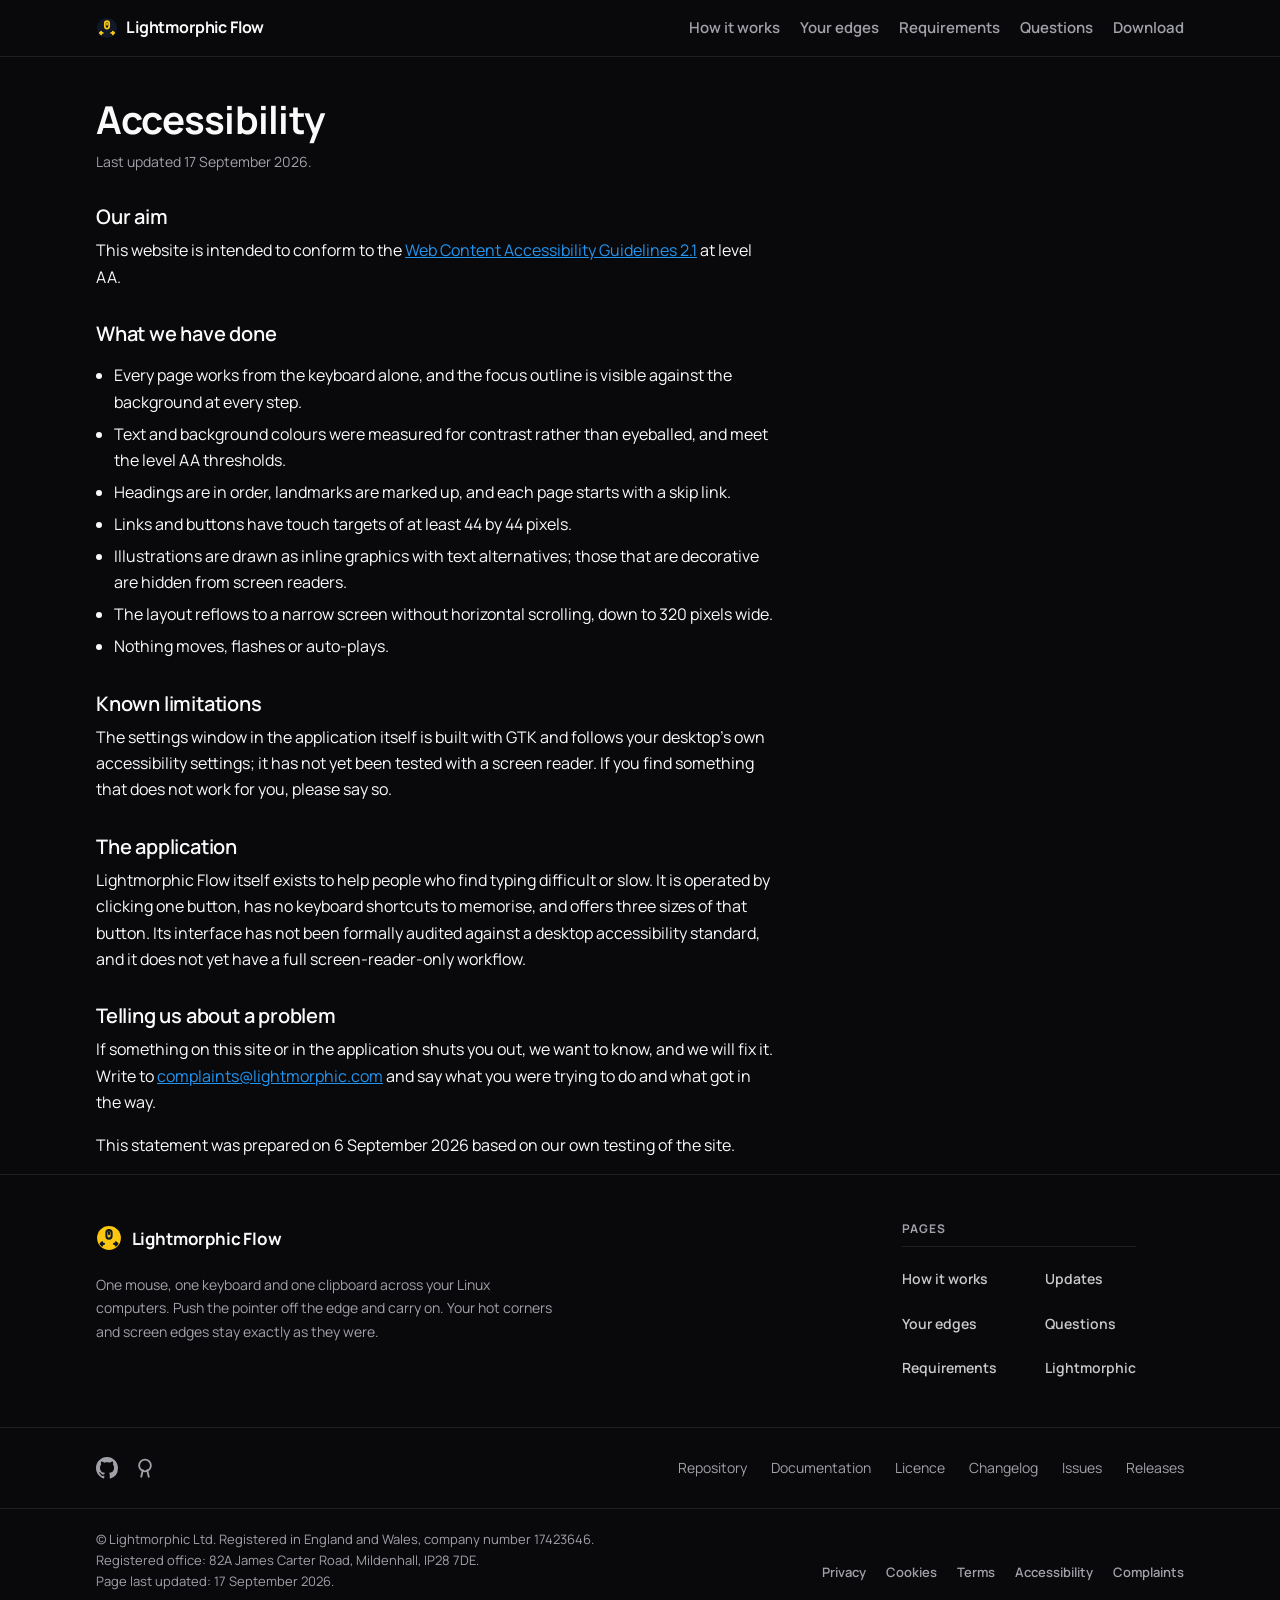
==== docs/accessibility.html @ 9bc4536c "Publish the site on GitHub Pages Same layout as talk: the site lives in docs/, with a CNAME for flow" ====
<!doctype html>
<html lang="en">
<head>
<meta charset="utf-8">
<meta name="viewport" content="width=device-width, initial-scale=1">
<title>Accessibility: Lightmorphic Flow</title>
<meta name="description" content="How accessible this website is, what we have tested, and how to tell us when we have got it wrong.">
<link rel="canonical" href="https://flow.lightmorphic.com/accessibility.html">
<link rel="icon" href="images/flow.svg" type="image/svg+xml">

<link rel="preload" href="fonts/Manrope-VariableFont_wght.ttf" as="font" type="font/ttf" crossorigin>
<link rel="stylesheet" href="style.css">
<meta name="theme-color" content="#09090b">
<meta property="og:title" content="Accessibility: Lightmorphic Flow">
<meta property="og:description" content="How accessible this website is, what we have tested, and how to tell us when we have got it wrong.">
<meta property="og:url" content="https://flow.lightmorphic.com/accessibility.html">
<meta property="og:type" content="article">
<script type="application/ld+json">
{
  "@context": "https://schema.org",
  "@type": "WebPage",
  "@id": "https://flow.lightmorphic.com/accessibility.html",
  "url": "https://flow.lightmorphic.com/accessibility.html",
  "name": "Accessibility",
  "description": "How accessible this website is, what we have tested, and how to tell us when we have got it wrong.",
  "inLanguage": "en-GB",
  "dateModified": "2026-09-06",
  "isPartOf": { "@id": "https://flow.lightmorphic.com/#website" }
}
</script>
</head>
<body>

<a class="skip" href="#main">Skip to content</a>

<nav class="topnav">
  <div class="wrap topnav-inner">
    <a class="brand" href="index.html">
      <svg viewBox="0 0 24 24" width="22" height="22" aria-hidden="true">
        <circle cx="12" cy="12" r="11" fill="#111827"/>
        <g stroke="#fbc711" stroke-width="1.9" stroke-linecap="round" stroke-linejoin="round" fill="none">
          <rect x="9.6" y="4.6" width="4.8" height="8" rx="2.4"/>
          <line x1="12" y1="6.6" x2="12" y2="8.4"/>
          <path d="M7.4 17.4H4.2M5.7 15.9 4.2 17.4l1.5 1.5"/>
          <path d="M16.6 17.4h3.2M18.3 15.9l1.5 1.5-1.5 1.5"/>
        </g>
      </svg>
      Lightmorphic Flow
    </a>
    <div class="nav-links">
      <a class="hide-sm" href="index.html#how">How it works</a>
      <a class="hide-sm" href="index.html#edges">Your edges</a>
      <a class="hide-sm" href="index.html#requirements">Requirements</a>
      <a class="hide-sm" href="index.html#faq">Questions</a>
      <a href="index.html#download">Download</a>
    </div>
  </div>
</nav>

<main id="main">

<section class="legal-page">
  <div class="wrap">
    <h1>Accessibility</h1>
    <p class="updated">Last updated 17 September 2026.</p>
    <div class="legal-body">
      <h2>Our aim</h2>
      <p>This website is intended to conform to the <a href="https://www.w3.org/TR/WCAG21/">Web Content Accessibility Guidelines 2.1</a> at level AA.</p>
      
      <h2>What we have done</h2>
      <ul>
        <li>Every page works from the keyboard alone, and the focus outline is visible against the background at every step.</li>
        <li>Text and background colours were measured for contrast rather than eyeballed, and meet the level AA thresholds.</li>
        <li>Headings are in order, landmarks are marked up, and each page starts with a skip link.</li>
        <li>Links and buttons have touch targets of at least 44 by 44 pixels.</li>
        <li>Illustrations are drawn as inline graphics with text alternatives; those that are decorative are hidden from screen readers.</li>
        <li>The layout reflows to a narrow screen without horizontal scrolling, down to 320 pixels wide.</li>
        <li>Nothing moves, flashes or auto-plays.</li>
      </ul>
      
      <h2>Known limitations</h2>
      <p>The settings window in the application itself is built with GTK and follows your desktop's own accessibility settings; it has not yet been tested with a screen reader. If you find something that does not work for you, please say so.</p>
      
      <h2>The application</h2>
      <p>Lightmorphic Flow itself exists to help people who find typing difficult or slow. It is operated by clicking one button, has no keyboard shortcuts to memorise, and offers three sizes of that button. Its interface has not been formally audited against a desktop accessibility standard, and it does not yet have a full screen-reader-only workflow.</p>
      
      <h2>Telling us about a problem</h2>
      <p>If something on this site or in the application shuts you out, we want to know, and we will fix it. Write to <a href="mailto:complaints@lightmorphic.com">complaints@lightmorphic.com</a> and say what you were trying to do and what got in the way.</p>
      <p>This statement was prepared on 6 September 2026 based on our own testing of the site.</p>
    </div>
  </div>
</section>

</main>

<footer class="foot">
  <div class="wrap foot-inner">

    <div class="foot-brand">
      <a class="foot-lockup" href="index.html">
        <svg viewBox="0 0 24 24" width="26" height="26" aria-hidden="true">
          <circle cx="12" cy="12" r="11" fill="#fbc711"/>
          <g stroke="#111827" stroke-width="1.9" stroke-linecap="round" stroke-linejoin="round" fill="none">
            <rect x="9.6" y="4.6" width="4.8" height="8" rx="2.4"/>
            <line x1="12" y1="6.6" x2="12" y2="8.4"/>
            <path d="M7.4 17.4H4.2M5.7 15.9 4.2 17.4l1.5 1.5"/>
            <path d="M16.6 17.4h3.2M18.3 15.9l1.5 1.5-1.5 1.5"/>
          </g>
        </svg>
        Lightmorphic Flow
      </a>
      <p class="foot-tagline">One mouse, one keyboard and one clipboard across your Linux computers. Push the pointer off the edge and carry on. Your hot corners and screen edges stay exactly as they were.</p>
    </div>

    <nav class="foot-nav" aria-label="Footer">
      <p class="foot-nav-title">Pages</p>
      <div class="foot-nav-links">
        <a href="index.html#how">How it works</a>
        <a href="index.html#edges">Your edges</a>
        <a href="index.html#requirements">Requirements</a>
        <a href="index.html#updates">Updates</a>
        <a href="index.html#faq">Questions</a>
        <a href="https://lightmorphic.com">Lightmorphic</a>
      </div>
    </nav>

  </div>
</footer>

<div class="gh-foot">
  <div class="wrap gh-inner">
    <div class="gh-marks">
      <a href="https://github.com/lightmorphic/flow" aria-label="Lightmorphic Flow on GitHub">
        <svg viewBox="0 0 16 16" width="22" height="22" aria-hidden="true" fill="currentColor">
          <path d="M8 0C3.58 0 0 3.58 0 8c0 3.54 2.29 6.53 5.47 7.59.4.07.55-.17.55-.38 0-.19-.01-.82-.01-1.49-2.01.37-2.53-.49-2.69-.94-.09-.23-.48-.94-.82-1.13-.28-.15-.68-.52-.01-.53.63-.01 1.08.58 1.23.82.72 1.21 1.87.87 2.33.66.07-.52.28-.87.51-1.07-1.78-.2-3.64-.89-3.64-3.95 0-.87.31-1.59.82-2.15-.08-.2-.36-1.02.08-2.12 0 0 .67-.21 2.2.82.64-.18 1.32-.27 2-.27.68 0 1.36.09 2 .27 1.53-1.04 2.2-.82 2.2-.82.44 1.1.16 1.92.08 2.12.51.56.82 1.27.82 2.15 0 3.07-1.87 3.75-3.65 3.95.29.25.54.73.54 1.48 0 1.07-.01 1.93-.01 2.2 0 .21.15.46.55.38A8.01 8.01 0 0 0 16 8c0-4.42-3.58-8-8-8Z"/>
        </svg>
      </a>
      <a href="https://opensource.org/license/gpl-3-0" aria-label="GPL-3.0, an Open Source Initiative approved licence">
        <svg viewBox="0 0 24 24" width="22" height="22" aria-hidden="true" fill="none" stroke="currentColor" stroke-width="2">
          <circle cx="12" cy="9.2" r="6.4"/>
          <path d="M9.6 14.4 7.9 21.5" stroke-linecap="round"/>
          <path d="M14.4 14.4 16.1 21.5" stroke-linecap="round"/>
        </svg>
      </a>
    </div>
    <nav class="gh-links" aria-label="Source code">
      <a href="https://github.com/lightmorphic/flow">Repository</a>
      <a href="https://github.com/lightmorphic/flow#readme">Documentation</a>
      <a href="https://github.com/lightmorphic/flow/blob/main/LICENSE">Licence</a>
      <a href="https://github.com/lightmorphic/flow/commits/main">Changelog</a>
      <a href="https://github.com/lightmorphic/flow/issues">Issues</a>
      <a href="https://github.com/lightmorphic/flow/releases">Releases</a>
    </nav>
  </div>
</div>

<div class="legal">
  <div class="wrap legal-inner">
    <p class="legal-text">
      © Lightmorphic Ltd. Registered in England and Wales, company number 17423646.<br>
      Registered office: 82A James Carter Road, Mildenhall, IP28 7DE.<br>
      Page last updated: 17 September 2026.
    </p>
    <nav class="legal-links" aria-label="Legal">
      <a href="privacy.html">Privacy</a>
      <a href="cookies.html">Cookies</a>
      <a href="terms.html">Terms</a>
      <a href="accessibility.html">Accessibility</a>
      <a href="complaints.html">Complaints</a>
    </nav>
  </div>
</div>

</body>
</html>
---- docs/style.css ----
/* Flow: house style, its own layout.
   Plain CSS, one self-hosted font, no framework, no external requests. */

@font-face {
  font-family: "Manrope";
  src: url("fonts/Manrope-VariableFont_wght.ttf") format("truetype");
  font-weight: 200 800;
  font-display: swap;
}

:root {
  color-scheme: dark;
  --bg: #09090b;  --fg: #fafafa;
  --panel: #1b1d29;  --panel-border: rgba(255,255,255,.09);
  --border: #27272a;  --muted: #1c1c1f;  --muted-fg: #a1a1aa;
  --shadow-panel: 0 1px 2px rgba(0,0,0,.35), 0 8px 24px -16px rgba(0,0,0,.6);

  --accent: #fbc711;  --accent-hover: #ddaf0f;  --on-accent: #645007;
  --accent-container: #4b3c05;  --on-accent-container: #fde694;

  --brand-navy: #111827;
  --link: #2295f1;
  --success: #4bae4f;
  --warning: #ffc006;

  --radius: 0.875rem;
  --panel-radius: 1.375rem;
  --wrap: 68rem;

  /* The accent yellow reads at 12.6:1 on this background, so it is the
     focus ring here. */
  --focus-ring: var(--accent);

  /* The session-check panel keeps the brand navy deliberately: it is
     identity, not a surface. Its own tokens, so components below carry
     no raw colour. */
  --check-bg: var(--brand-navy);
  --check-fg: #fafafa;
  --check-dim: #d4d4d8;
  --check-label: #a1a1aa;
  --check-line: rgba(255,255,255,.06);
  --check-edge: rgba(255,255,255,.09);
  --yes-bg: #4bae4f;  --on-yes: #0d1f0e;
  --no-bg: #9e9d9e;   --on-no: #1a1a1a;
}

* { box-sizing: border-box; }

html { scroll-behavior: smooth; }
@media (prefers-reduced-motion: reduce) { html { scroll-behavior: auto; } }

body {
  margin: 0;
  background: var(--bg);
  color: var(--fg);
  font-family: "Manrope", system-ui, sans-serif;
  font-size: 1rem;
  line-height: 1.6;
  -webkit-font-smoothing: antialiased;
}

.wrap { width: min(100% - 2.5rem, var(--wrap)); margin-inline: auto; }

a { color: var(--link); }
a:focus-visible, button:focus-visible, .btn:focus-visible,
summary:focus-visible {
  outline: 2px solid var(--focus-ring);
  outline-offset: 2px;
}

.skip {
  position: absolute; left: -9999px;
  background: var(--panel); color: var(--fg);
  padding: .75rem 1rem; border-radius: var(--radius); z-index: 10;
}
.skip:focus { left: 1rem; top: 1rem; }

h1, h2, h3 { line-height: 1.2; margin: 0 0 .5rem; }
h1 { font-size: clamp(2rem, 5vw, 3rem); font-weight: 700; letter-spacing: -.02em; }
h2 { font-size: 1.75rem; font-weight: 600; letter-spacing: -.01em; }
h3 { font-size: 1.0625rem; font-weight: 600; }
p { margin: 0 0 1rem; }
p:last-child { margin-bottom: 0; }

/* ---- nav ---------------------------------------------------------- */

.topnav {
  position: sticky; top: 0; z-index: 5;
  background: var(--bg);
  border-bottom: 1px solid var(--panel-border);
}
.topnav-inner { display: flex; align-items: center; gap: 1rem; padding: .3rem 0; }
/* Padding moved from the bar onto each link rather than just added on
   top of it - a nav link's own clickable box was ~24px tall before
   this, under the 44px a touch target wants; this keeps the bar close
   to its old height while giving every link room of its own. */
.brand {
  display: inline-flex; align-items: center; gap: .5rem;
  font-weight: 700; color: var(--fg); text-decoration: none;
  letter-spacing: -.01em; padding: .65rem 0;
}
.nav-links { margin-left: auto; display: flex; align-items: center; gap: 1.25rem; }
.nav-links a {
  color: var(--muted-fg); text-decoration: none; font-size: .9375rem;
  font-weight: 600; padding: .65rem 0;
}
.nav-links a:hover { color: var(--fg); }
@media (max-width: 40rem) { .nav-links .hide-sm { display: none; } }

/* ---- buttons ------------------------------------------------------ */

.btn {
  display: inline-flex; align-items: center; gap: .5rem;
  border-radius: var(--radius);
  padding: .7rem 1.15rem;
  font: inherit; font-weight: 600;
  text-decoration: none; cursor: pointer;
  border: 1px solid transparent;
}
.btn.primary { background: var(--accent); color: var(--on-accent); }
.btn.primary:hover { background: var(--accent-hover); }
.btn.ghost { background: var(--muted); color: var(--fg); border-color: var(--border); }
.btn.ghost:hover { border-color: var(--muted-fg); }

/* ---- hero --------------------------------------------------------- */
/* Uneven on purpose: the promise carries the weight, and the session
   check sits beside it as the one thing to verify before downloading. */

.hero { padding: 3.5rem 0 2rem; }
.hero-grid {
  display: grid; gap: 2rem;
  grid-template-columns: 1.35fr 1fr;
  align-items: center;
}
@media (max-width: 60rem) { .hero-grid { grid-template-columns: 1fr; } }

.eyebrow {
  display: inline-flex; align-items: center; gap: .5rem;
  background: var(--accent-container); color: var(--on-accent-container);
  border-radius: 999px; padding: .3rem .75rem;
  font-size: .8125rem; font-weight: 700;
  letter-spacing: .03em; text-transform: uppercase;
  margin-bottom: 1rem;
}
.lede { font-size: 1.125rem; color: var(--muted-fg); max-width: 46ch; }
.hero-cta { display: flex; flex-wrap: wrap; gap: .75rem; margin-top: 1.5rem; }
.hero-note { margin-top: 1rem; font-size: .8125rem; color: var(--muted-fg); }

/* The panel beside the headline: what this runs on, stated plainly. */
.check {
  background: var(--check-bg);
  border: 1px solid var(--check-edge);
  border-radius: var(--panel-radius);
  box-shadow: var(--shadow-panel);
  padding: 1.25rem;
  color: var(--check-fg);
}
.check-title {
  font-size: .8125rem; font-weight: 700; letter-spacing: .04em;
  text-transform: uppercase; color: var(--check-label); margin-bottom: .75rem;
}
.check-row { display: flex; align-items: flex-start; gap: .6rem; font-size: .9375rem; padding: .3rem 0; }
.check-row .tag {
  flex: none; font-weight: 700; border-radius: 999px;
  padding: .05rem .5rem; font-size: .75rem;
}
.tag.yes { background: var(--yes-bg); color: var(--on-yes); }
.tag.no  { background: var(--no-bg); color: var(--on-no); }
.check-row span { color: var(--check-dim); }
.check-row a { color: var(--accent); }

/* ---- flow --------------------------------------------------------- */

.flow-track { display: grid; gap: 1.25rem; grid-template-columns: repeat(3, 1fr); }
@media (max-width: 48rem) { .flow-track { grid-template-columns: 1fr; } }
.flow-step { border-left: 3px solid var(--panel-border); padding: .1rem 0 .1rem 1rem; }
.flow-step h3 { margin-bottom: .25rem; }
.flow-step p { color: var(--muted-fg); font-size: .9375rem; }

/* ---- panels / bento ------------------------------------------------ */

.panel {
  background: var(--panel);
  border: 1px solid var(--panel-border);
  border-radius: var(--panel-radius);
  box-shadow: var(--shadow-panel);
  padding: 1.5rem;
}
section { padding: 2.5rem 0; }
section[id] { scroll-margin-top: 5.5rem; }
.section-intro { color: var(--muted-fg); max-width: 60ch; margin-bottom: 1.5rem; }

/* Columns rather than a grid, so a short card does not leave a hole
   under it waiting for the row to end. Each card is as tall as its
   own text and the next one starts immediately below. A grid cannot do
   this: its rows are as tall as their tallest cell, which is what left
   a gap under "Six languages". */
.bento { columns: 2; column-gap: 1rem; }
.bento > .panel {
  break-inside: avoid;
  -webkit-column-break-inside: avoid;
  margin-bottom: 1rem;
}
@media (max-width: 56rem) { .bento { columns: 1; } }
.bento h3 { display: flex; align-items: center; gap: .5rem; }
.bento p { color: var(--muted-fg); font-size: .9375rem; }
.icon { flex: none; color: var(--accent); }

/* ---- differences --------------------------------------------------- */

.diff { display: grid; gap: 1rem; grid-template-columns: 1fr 1fr; }
@media (max-width: 48rem) { .diff { grid-template-columns: 1fr; } }
/* Grey, not amber. A coloured edge is allowed where it stands for
   something (green for do, red for don't), but these two panels are
   not warnings, so the colour was decoration, and the accent is never
   decoration. */
.diff .panel { border-left: 3px solid var(--panel-border); }
.diff h3 { margin-bottom: .35rem; }
.diff p { color: var(--muted-fg); font-size: .9375rem; }

/* ---- requirements -------------------------------------------------- */

.req ul { margin: .75rem 0 0; padding-left: 1.1rem; color: var(--muted-fg); }
.req li { margin-bottom: .35rem; }
.req pre {
  background: var(--muted); border: 1px solid var(--border);
  border-radius: var(--radius); padding: .8rem 1rem; overflow-x: auto;
  font-size: .9375rem; margin: .75rem 0;
}
.req code { font-family: ui-monospace, Menlo, Consolas, monospace; }

/* ---- download ------------------------------------------------------ */

.download .panel { display: grid; gap: 1rem; }
.dl-row { display: flex; flex-wrap: wrap; align-items: center; gap: 1rem; }
.dl-meta { color: var(--muted-fg); font-size: .875rem; }
.dl-help { color: var(--muted-fg); font-size: .9375rem; }

/* ---- footer -------------------------------------------------------- */

.foot {
  border-top: 1px solid var(--panel-border);
  padding: 2.75rem 0 2.25rem;
  color: var(--muted-fg); font-size: .875rem;
}
.foot-inner {
  display: flex; flex-wrap: wrap; gap: 2rem 4rem;
  align-items: flex-start; justify-content: space-between;
}

/* The brand side carries the weight: mark, name, a line saying what
   this is, and who made it. Without it the row was an image at one
   edge and a list at the other with nothing in between. */
.foot-brand {
  display: flex; flex-direction: column; align-items: flex-start;
  gap: 1rem; max-width: 52ch;
}
.foot-lockup {
  display: inline-flex; align-items: center; gap: .6rem;
  font-size: 1.0625rem; font-weight: 700; letter-spacing: -.01em;
  color: var(--fg); text-decoration: none; padding: .35rem 0;
}
.foot-lockup:hover { color: var(--accent); }
.foot-tagline {
  margin: 0; color: var(--muted-fg);
  font-size: .875rem; line-height: 1.65;
}

.foot-nav { display: flex; flex-direction: column; margin-right: 3rem; }
.foot-nav-title {
  margin: 0 0 .6rem; padding-bottom: .5rem;
  font-size: .75rem; font-weight: 700;
  letter-spacing: .09em; text-transform: uppercase; color: var(--muted-fg);
  border-bottom: 1px solid var(--panel-border);
}
/* Column-major: the list reads downwards and then across, the way a
   menu is read, rather than left-to-right along each row. */
.foot-nav-links {
  display: grid; grid-auto-flow: column;
  grid-template-rows: repeat(3, auto);
  column-gap: 3rem;
}
.foot-nav a {
  color: var(--fg); text-decoration: none; font-weight: 600;
  opacity: .8;
}
.foot-nav a:hover { opacity: 1; color: var(--accent); }
.foot-nav a[aria-current="page"] { opacity: 1; color: var(--accent); }
/* .7rem each side of a 22px line clears the 44px a touch target wants. */
.foot-nav a { display: inline-flex; align-items: center; padding: .7rem 0; }

/* ---- questions ------------------------------------------------------ */

.faq-item { border-top: 1px solid var(--panel-border); }
.faq-item:first-child { border-top: none; }
.faq-item h3 { margin: 0; font-size: 1rem; }
.faq-item summary {
  cursor: pointer; padding: .85rem 0; list-style: none;
  display: flex; justify-content: space-between; gap: 1rem;
}
.faq-item summary::-webkit-details-marker { display: none; }
.faq-item summary::after { content: "+"; color: var(--muted-fg); font-weight: 400; }
.faq-item[open] summary::after { content: "\2013"; }
.faq-item p {
  color: var(--muted-fg); font-size: .9375rem;
  margin: 0 0 .95rem; max-width: 68ch;
}


/* The update dot legend draws the actual colours rather than naming them. */
.dot-legend { display: grid; gap: .6rem; margin: .5rem 0 0; padding: 0; list-style: none; }
.dot-legend li { display: flex; align-items: baseline; gap: .65rem; font-size: .9375rem; }
.dot-legend .dot {
  width: .7rem; height: .7rem; border-radius: 50%; flex: none;
  transform: translateY(1px);
}

.note {
  display: flex; gap: .85rem; align-items: flex-start;
  background: var(--accent-container); color: var(--on-accent-container);
  border-radius: var(--radius); padding: .9rem 1.05rem; margin: 1rem 0 0;
  font-size: .9375rem;
}
.note svg { flex: none; margin-top: .1rem; }
.note a { color: inherit; }

/* The bar carries one more item than it used to: the all-apps launcher,
   which is the last thing on the right and has to stay reachable at
   every width. On a narrow screen the brand was also wrapping onto two
   lines, which pushed the bar to 83px tall and squeezed the links until
   Download ran off the edge. Keeping the name on one line and trimming
   the gaps buys back the room the launcher needs. */
@media (max-width: 40rem) {
  .brand { white-space: nowrap; font-size: .9375rem; gap: .4rem; }
  .topnav-inner { gap: .6rem; }
  .nav-links { gap: .85rem; }
}

/* ---- legal sub-footer ----------------------------------------------- */

.legal {
  border-top: 1px solid var(--panel-border);
  background: var(--bg);
  padding: 1.25rem 0 1.75rem;
}
.legal-inner {
  display: flex; flex-wrap: wrap; gap: 1rem 2rem;
  align-items: flex-start; justify-content: space-between;
}
.legal-text {
  margin: 0; color: var(--muted-fg);
  font-size: .8125rem; line-height: 1.6;
}
/* Each of the three lines breaks where its own <br> says, not where a
   measure runs out: the company line was wrapping mid-sentence. It
   still wraps on a screen too narrow to hold it, which is the one
   place wrapping is the right answer. */
.legal-links {
  display: flex; flex-wrap: wrap; gap: 1.25rem;
  margin-left: auto; justify-content: flex-end;
}
.legal-links a {
  color: var(--muted-fg); text-decoration: none;
  font-size: .8125rem; font-weight: 600; padding: .55rem 0;
}
.legal-links a:hover { color: var(--fg); text-decoration: underline; }

/* On a narrow screen the links go under the address rather than being
   squeezed against it, still reading left to right in the same order. */
@media (max-width: 46rem) {
  .legal-links { margin-left: 0; justify-content: flex-start; gap: 1rem; }
}

/* ---- legal pages ----------------------------------------------------- */

.legal-page { padding: 2.5rem 0 1rem; }
.legal-page h1 { font-size: clamp(1.7rem, 3.6vw, 2.4rem); margin: 0 0 .5rem; }
.legal-page .updated { color: var(--muted-fg); font-size: .875rem; margin: 0 0 1.75rem; }
.legal-body { max-width: 68ch; }
.legal-body h2 { font-size: 1.25rem; margin: 2rem 0 .5rem; }
.legal-body p, .legal-body li { color: var(--fg); line-height: 1.65; }
.legal-body ul { padding-left: 1.15rem; }
.legal-body li { margin: .35rem 0; }

/* ---- open-source sub-footer ------------------------------------------ */

.gh-foot {
  border-top: 1px solid var(--panel-border);
  padding: 1.25rem 0;
}
.gh-inner {
  display: flex; flex-wrap: wrap; gap: 1rem 2rem;
  align-items: center; justify-content: space-between;
}
.gh-marks { display: flex; align-items: center; gap: 1rem; }
.gh-marks a {
  display: inline-flex; align-items: center;
  color: var(--muted-fg); padding: .4rem 0;
}
.gh-marks a:hover { color: var(--fg); }
.gh-links {
  display: flex; flex-wrap: wrap; gap: 1.5rem;
  margin-left: auto; justify-content: flex-end;
}
.gh-links a {
  color: var(--muted-fg); text-decoration: none;
  font-size: .875rem; padding: .55rem 0;
}
.gh-links a:hover { color: var(--fg); text-decoration: underline; }

/* The legal links sit level with the last line of the address, as in
   the reference, rather than floating up beside the first. */
.legal-inner { align-items: flex-end; }

@media (max-width: 46rem) {
  .gh-links { margin-left: 0; justify-content: flex-start; gap: 1rem; }
  .foot-nav { margin-right: 0; }
}


/* ---- beta notice ----------------------------------------------------- */
/* Amber, because it is a warning and not decoration. It sits directly
   under the bar so nobody reaches the download without passing it. */

.beta {
  background: var(--accent-container);
  color: var(--on-accent-container);
  border-bottom: 1px solid var(--panel-border);
}
.beta-inner {
  display: flex; align-items: flex-start; gap: .75rem;
  padding: .85rem 0; font-size: .9375rem;
}
.beta svg { flex: none; margin-top: .15rem; }
.beta b { font-weight: 700; }
.beta p { margin: 0; }

/* ---- the screens diagram --------------------------------------------- */
/* A picture of the thing it does: your screen in the middle, the others
   around it, one to an edge. */

.layout {
  display: grid; gap: .6rem; margin: 1.5rem 0 0;
  grid-template-columns: 1fr 1.5fr 1fr;
  grid-template-rows: auto auto auto;
  align-items: stretch; max-width: 34rem;
}
.screen {
  background: var(--panel); border: 1px solid var(--panel-border);
  border-radius: var(--radius); padding: .85rem .75rem; text-align: center;
  font-size: .8125rem; color: var(--muted-fg);
}
.screen b { display: block; color: var(--fg); font-size: .875rem; font-weight: 600; }
.screen.here {
  background: var(--check-bg); border-color: var(--accent);
  color: var(--check-dim); padding: 1.6rem .75rem;
}
.screen.here b { color: var(--accent); }
.screen.top { grid-column: 2; grid-row: 1; }
.screen.left { grid-column: 1; grid-row: 2; }
.screen.here { grid-column: 2; grid-row: 2; }
.screen.right { grid-column: 3; grid-row: 2; }
.screen.bottom { grid-column: 2; grid-row: 3; }

/* ---- the update dot on the page -------------------------------------- */

.dot-legend .dot.green { background: #4ade80; }
.dot-legend .dot.yellow { background: #fbc711; }
.dot-legend .dot.blue { background: #60a5fa; }
.dot-legend .dot.red { background: #f87171; }
.dot-legend .dot.ring {
  background: none; border: 2px solid var(--muted-fg);
  width: .8rem; height: .8rem;
}
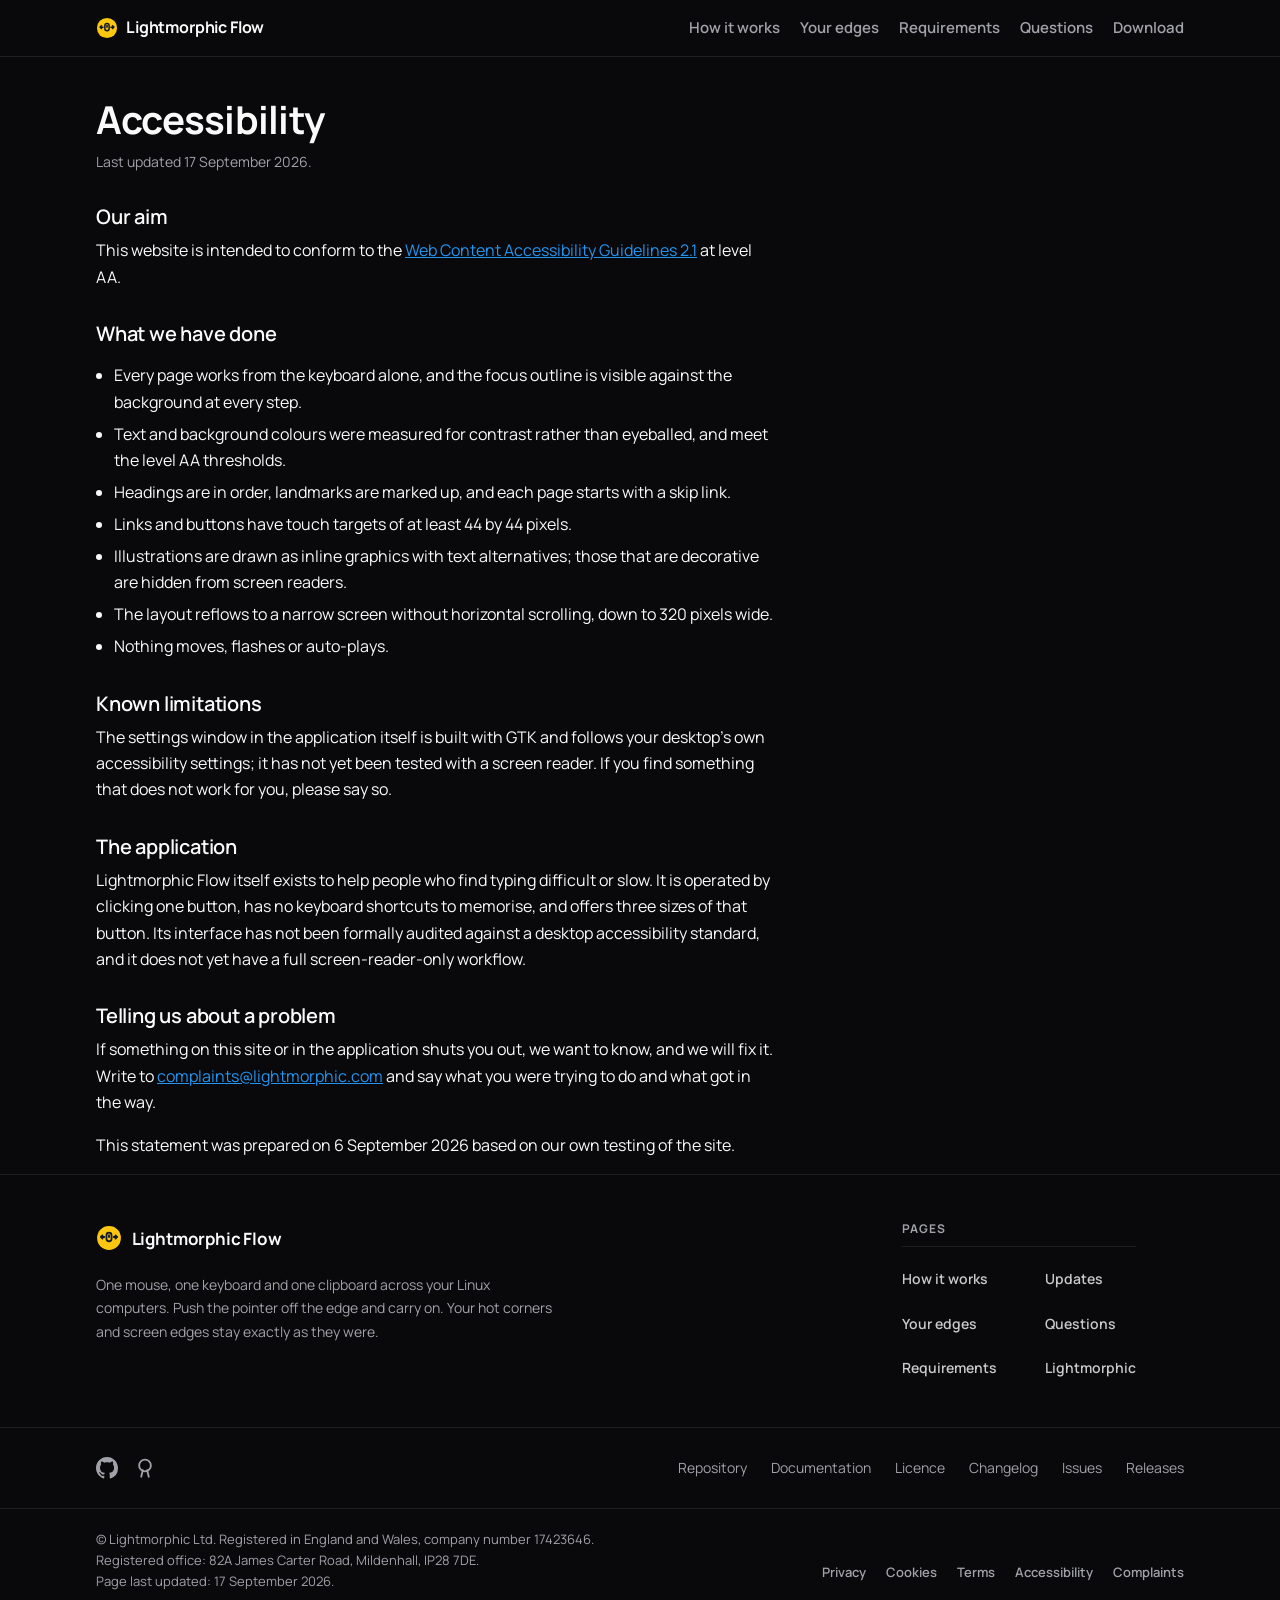
==== commit 32c9717a: "Proper application icon and a software-centre listing The package was still shipping the first rough" ====
--- a/docs/accessibility.html
+++ b/docs/accessibility.html
@@ -37,12 +37,12 @@
   <div class="wrap topnav-inner">
     <a class="brand" href="index.html">
       <svg viewBox="0 0 24 24" width="22" height="22" aria-hidden="true">
-        <circle cx="12" cy="12" r="11" fill="#111827"/>
-        <g stroke="#fbc711" stroke-width="1.9" stroke-linecap="round" stroke-linejoin="round" fill="none">
-          <rect x="9.6" y="4.6" width="4.8" height="8" rx="2.4"/>
-          <line x1="12" y1="6.6" x2="12" y2="8.4"/>
-          <path d="M7.4 17.4H4.2M5.7 15.9 4.2 17.4l1.5 1.5"/>
-          <path d="M16.6 17.4h3.2M18.3 15.9l1.5 1.5-1.5 1.5"/>
+        <circle cx="12" cy="12" r="11" fill="#fbc711"/>
+        <g stroke="#111827" stroke-width="1.65" stroke-linecap="round" stroke-linejoin="round" fill="none">
+          <rect x="9.68" y="7.13" width="4.65" height="7.88" rx="2.33"/>
+            <line x1="12" y1="9.38" x2="12" y2="11.06"/>
+            <path d="M7.65 11.06H4.5M6 9.56 4.5 11.06l1.5 1.5"/>
+            <path d="M16.35 11.06h3.15M18 9.56l1.5 1.5-1.5 1.5"/>
         </g>
       </svg>
       Lightmorphic Flow
@@ -100,11 +100,11 @@
       <a class="foot-lockup" href="index.html">
         <svg viewBox="0 0 24 24" width="26" height="26" aria-hidden="true">
           <circle cx="12" cy="12" r="11" fill="#fbc711"/>
-          <g stroke="#111827" stroke-width="1.9" stroke-linecap="round" stroke-linejoin="round" fill="none">
-            <rect x="9.6" y="4.6" width="4.8" height="8" rx="2.4"/>
-            <line x1="12" y1="6.6" x2="12" y2="8.4"/>
-            <path d="M7.4 17.4H4.2M5.7 15.9 4.2 17.4l1.5 1.5"/>
-            <path d="M16.6 17.4h3.2M18.3 15.9l1.5 1.5-1.5 1.5"/>
+          <g stroke="#111827" stroke-width="1.65" stroke-linecap="round" stroke-linejoin="round" fill="none">
+            <rect x="9.68" y="7.13" width="4.65" height="7.88" rx="2.33"/>
+            <line x1="12" y1="9.38" x2="12" y2="11.06"/>
+            <path d="M7.65 11.06H4.5M6 9.56 4.5 11.06l1.5 1.5"/>
+            <path d="M16.35 11.06h3.15M18 9.56l1.5 1.5-1.5 1.5"/>
           </g>
         </svg>
         Lightmorphic Flow
